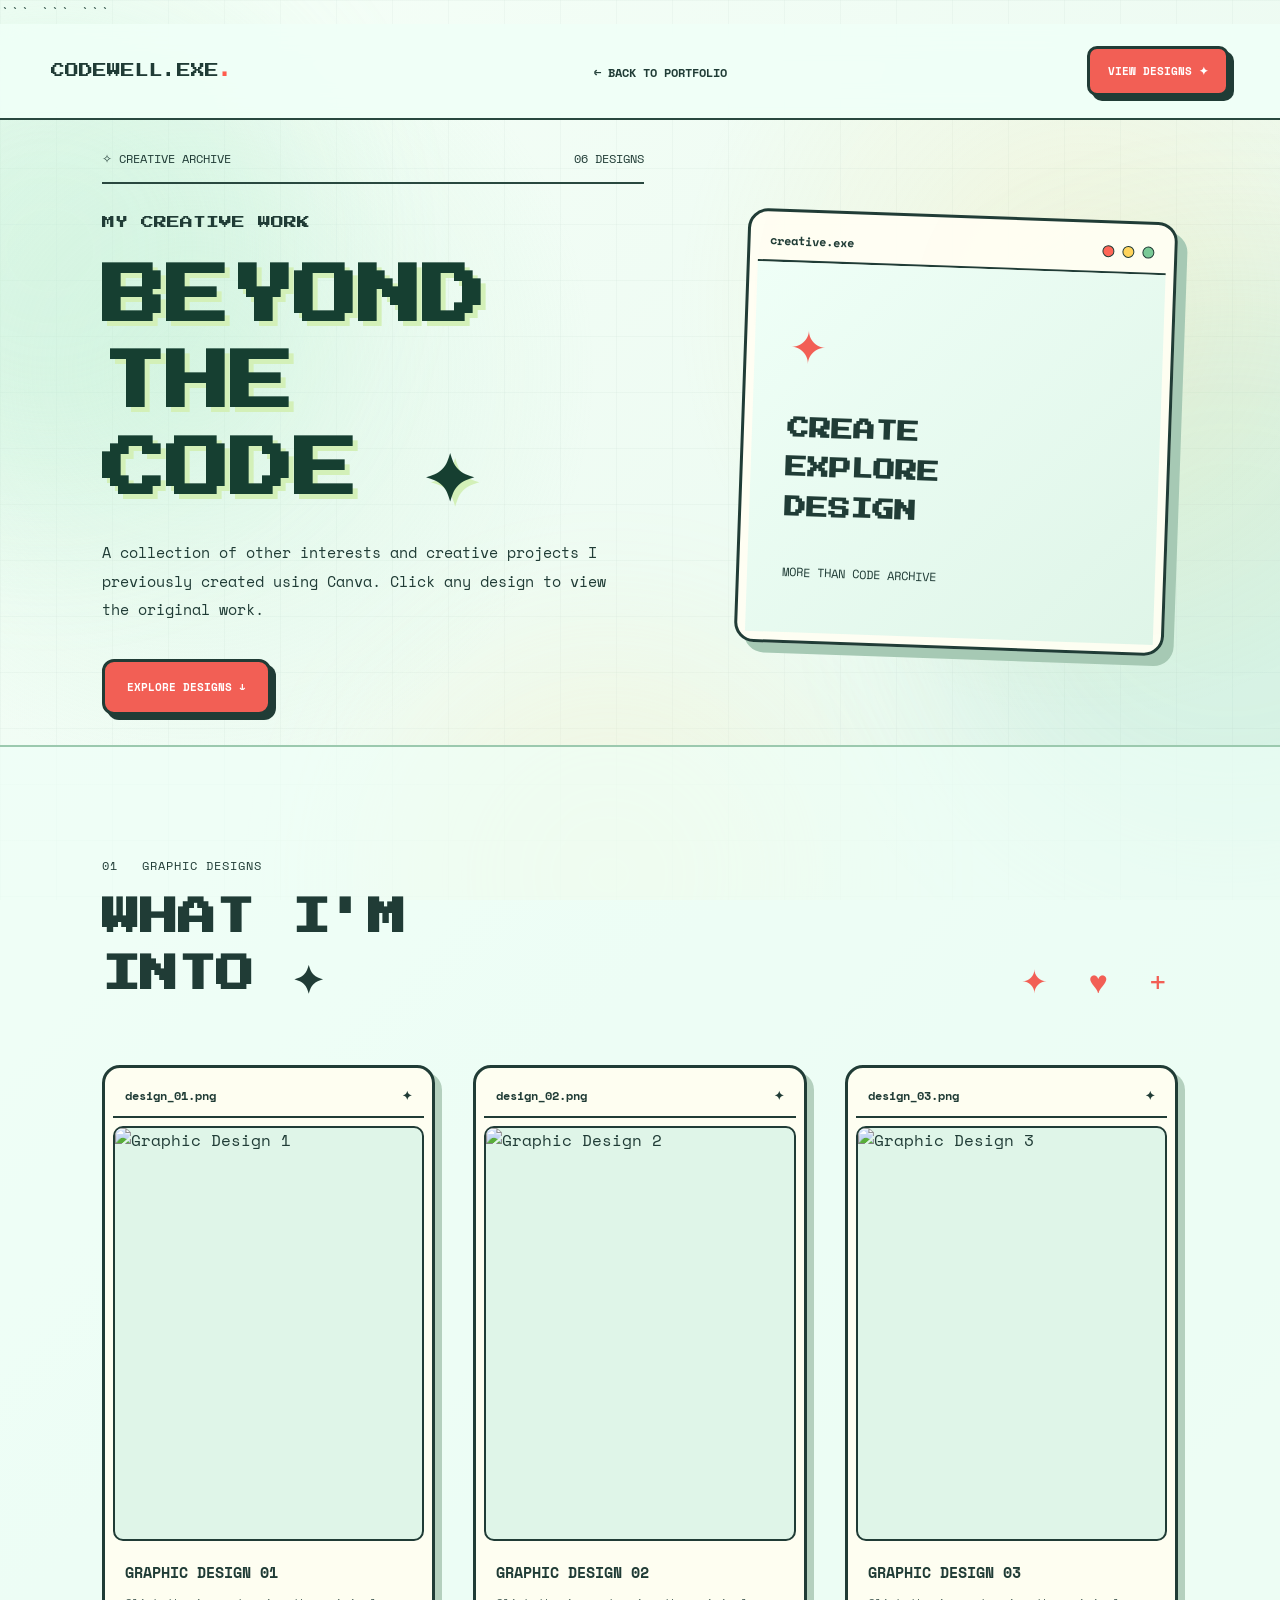
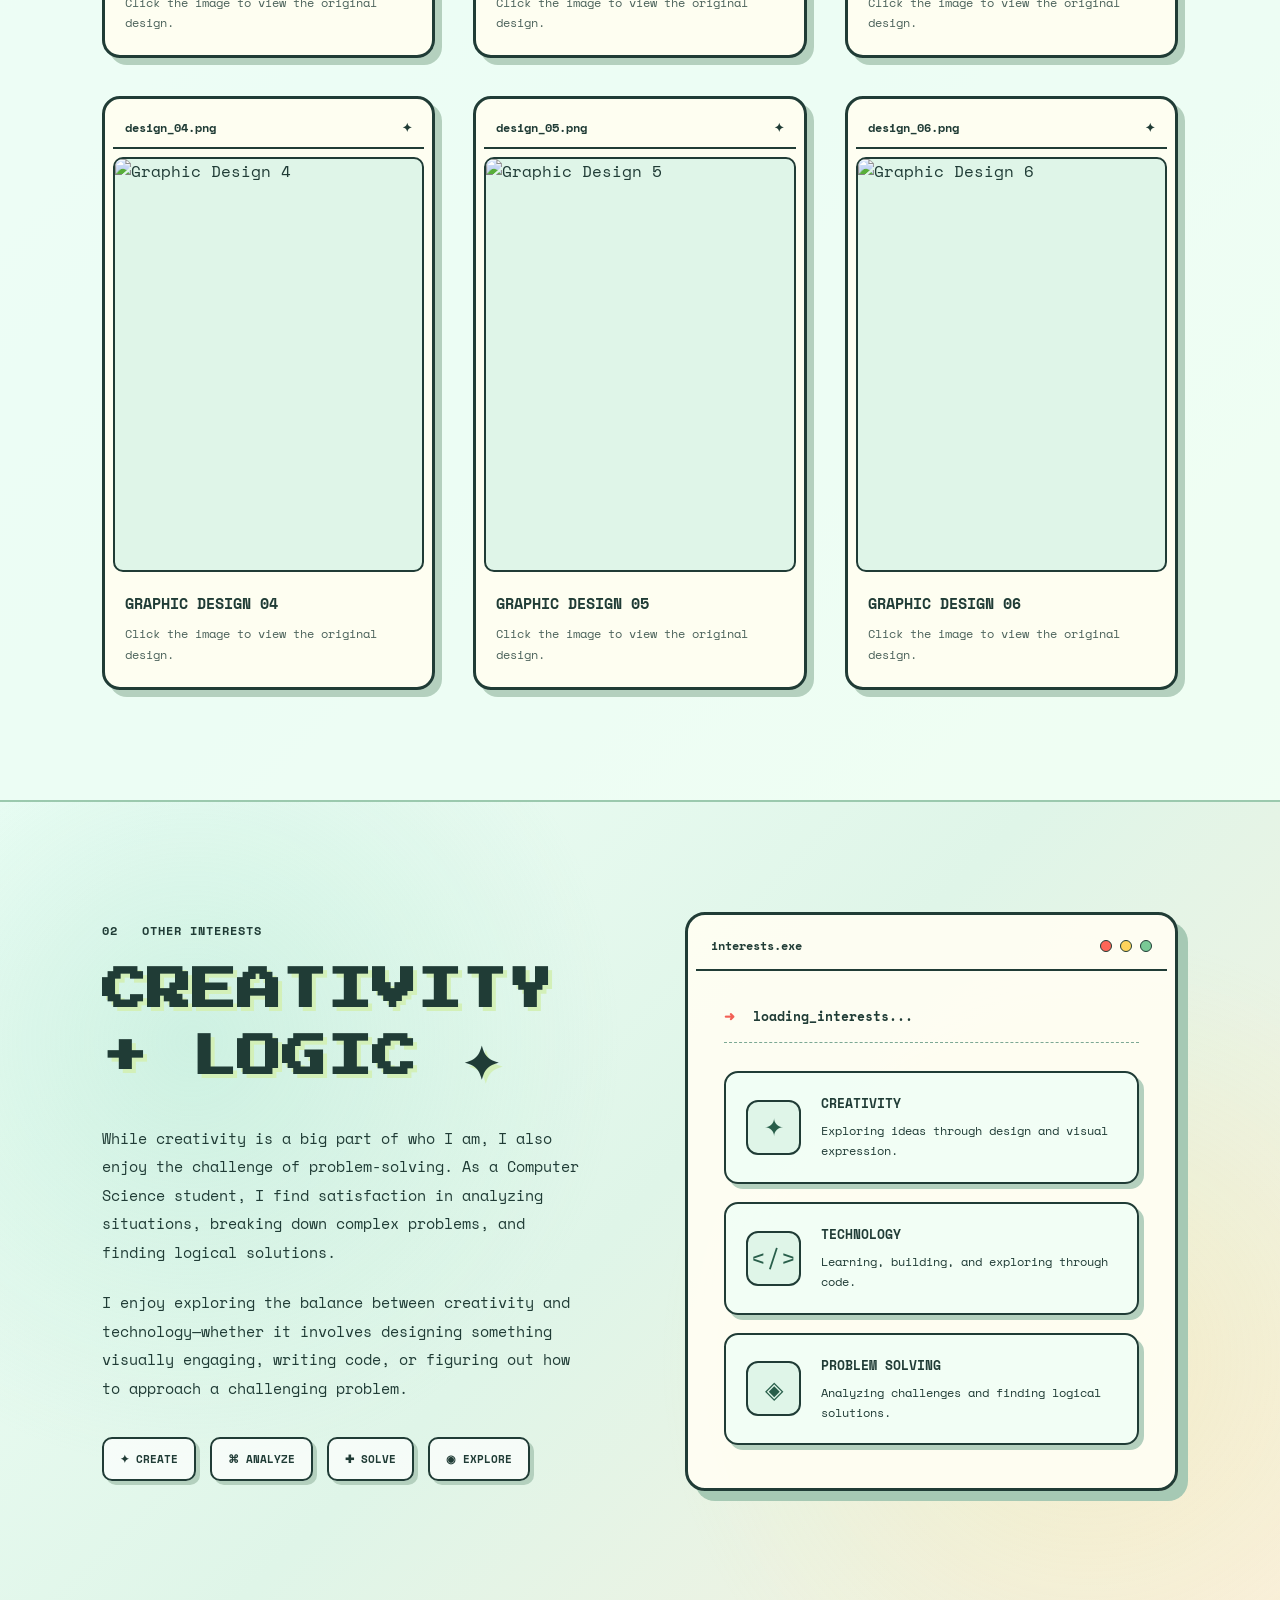
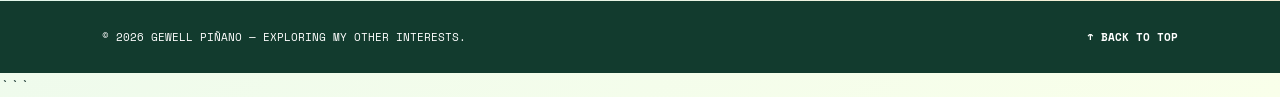
==== interests/interests.html @ 34a30245 "feat: add interests page HTML and CSS Add an extended interests website for exploring my web develop" ====
<!DOCTYPE html>

<html lang="en">

<head>

```
<meta charset="UTF-8">

<meta name="viewport"
      content="width=device-width, initial-scale=1.0">

<title>INTERESTS | CODEWELL.EXE</title>

<link rel="stylesheet" href="interests.css">
```

</head>

<body id="top">

```
<!-- BACKGROUND -->

<div class="site-background">

    <div class="bg-grid"></div>

    <div class="bg-glow glow-one"></div>
    <div class="bg-glow glow-two"></div>
    <div class="bg-glow glow-three"></div>

</div>


<!-- NAVBAR -->

<header class="navbar">

    <a href="index.html" class="logo">

        CODE<span>WELL.EXE</span><b>.</b>

    </a>


    <nav>

        <a href="index.html">← BACK TO PORTFOLIO</a>

    </nav>


    <a href="#designs" class="nav-button">

        VIEW DESIGNS ✦

    </a>

</header>


<main>


    <!-- HERO -->

    <section class="design-hero">

        <div class="hero-content">


            <p class="small-title">

                ✧ CREATIVE ARCHIVE

                <span>06 DESIGNS</span>

            </p>


            <p class="intro">

                MY CREATIVE WORK

            </p>


            <h1>

                BEYOND THE<br>
                CODE ✦

            </h1>


            <p class="hero-description">

                A collection of other interests and creative
                projects I previously created using Canva.
                Click any design to view the original work.

            </p>


            <a href="#designs"
               class="primary-button">

                EXPLORE DESIGNS ↓

            </a>


        </div>


        <!-- HERO DECORATION -->

        <div class="hero-decoration">

            <div class="design-window">

                <div class="window-header">

                    <span>creative.exe</span>


                    <div class="window-dots">

                        <i class="red"></i>
                        <i class="yellow"></i>
                        <i class="green"></i>

                    </div>

                </div>


                <div class="window-content">

                    <span>✦</span>

                    <h2>

                        CREATE<br>
                        EXPLORE<br>
                        DESIGN

                    </h2>

                    <p>

                        MORE THAN CODE ARCHIVE

                    </p>

                </div>

            </div>

        </div>


    </section>



    <!-- DESIGNS -->

    <section id="designs"
             class="designs-section">


        <div class="section-heading">


            <div>

                <p>

                    01 &nbsp; GRAPHIC DESIGNS

                </p>


                <h2>

                    WHAT I'M<br>
                    INTO ✦

                </h2>


            </div>


            <div class="heading-decoration">

                ✦ ♥ +

            </div>


        </div>



        <!-- DESIGN GRID -->

        <div class="design-grid">


            <!-- DESIGN 1 -->

            <article class="design-card">

                <div class="card-header">

                    <span>design_01.png</span>

                    <span>✦</span>

                </div>


                <a href="https://heyzine.com/flip-book/c78405c0eb.html"
                   target="_blank"
                   rel="noopener noreferrer"
                   class="design-image">

                    <img src="p1.png"
                         alt="Graphic Design 1">

                    <div class="design-overlay">

                        VIEW DESIGN →

                    </div>

                </a>


                <div class="design-info">

                    <h3>GRAPHIC DESIGN 01</h3>

                    <p>

                        Click the image to view
                        the original design.

                    </p>

                </div>

            </article>



            <!-- DESIGN 2 -->

            <article class="design-card">

                <div class="card-header">

                    <span>design_02.png</span>

                    <span>✦</span>

                </div>


                <a href="https://heyzine.com/flip-book/d5188e8d61.html"
                   target="_blank"
                   rel="noopener noreferrer"
                   class="design-image">

                    <img src="p2.png"
                         alt="Graphic Design 2">

                    <div class="design-overlay">

                        VIEW DESIGN →

                    </div>

                </a>


                <div class="design-info">

                    <h3>GRAPHIC DESIGN 02</h3>

                    <p>

                        Click the image to view
                        the original design.

                    </p>

                </div>

            </article>



            <!-- DESIGN 3 -->

            <article class="design-card">

                <div class="card-header">

                    <span>design_03.png</span>

                    <span>✦</span>

                </div>


                <a href="https://heyzine.com/flip-book/cc1143248d.html"
                   target="_blank"
                   rel="noopener noreferrer"
                   class="design-image">

                    <img src="p3.png"
                         alt="Graphic Design 3">

                    <div class="design-overlay">

                        VIEW DESIGN →

                    </div>

                </a>


                <div class="design-info">

                    <h3>GRAPHIC DESIGN 03</h3>

                    <p>

                        Click the image to view
                        the original design.

                    </p>

                </div>

            </article>



            <!-- DESIGN 4 -->

            <article class="design-card">

                <div class="card-header">

                    <span>design_04.png</span>

                    <span>✦</span>

                </div>


                <a href="https://heyzine.com/flip-book/e9b02ad7df.html"
                   target="_blank"
                   rel="noopener noreferrer"
                   class="design-image">

                    <img src="p4.png"
                         alt="Graphic Design 4">

                    <div class="design-overlay">

                        VIEW DESIGN →

                    </div>

                </a>


                <div class="design-info">

                    <h3>GRAPHIC DESIGN 04</h3>

                    <p>

                        Click the image to view
                        the original design.

                    </p>

                </div>

            </article>



            <!-- DESIGN 5 -->

            <article class="design-card">

                <div class="card-header">

                    <span>design_05.png</span>

                    <span>✦</span>

                </div>


                <a href="https://heyzine.com/flip-book/9c742211d9.html"
                   target="_blank"
                   rel="noopener noreferrer"
                   class="design-image">

                    <img src="p5.png"
                         alt="Graphic Design 5">

                    <div class="design-overlay">

                        VIEW DESIGN →

                    </div>

                </a>


                <div class="design-info">

                    <h3>GRAPHIC DESIGN 05</h3>

                    <p>

                        Click the image to view
                        the original design.

                    </p>

                </div>

            </article>



            <!-- DESIGN 6 -->

            <article class="design-card">

                <div class="card-header">

                    <span>design_06.png</span>

                    <span>✦</span>

                </div>


                <!-- REPLACE THE LINK BELOW WITH YOUR ACTUAL DESIGN LINK -->

                <a href="https://online.fliphtml5.com/codewell/DISPLAY-BOARD/"
                   target="_blank"
                   rel="noopener noreferrer"
                   class="design-image">

                    <img src="p6.png"
                         alt="Graphic Design 6">

                    <div class="design-overlay">

                        VIEW DESIGN →

                    </div>

                </a>


                <div class="design-info">

                    <h3>GRAPHIC DESIGN 06</h3>

                    <p>

                        Click the image to view
                        the original design.

                    </p>

                </div>

            </article>


        </div>


    </section>



    <!-- CREATIVITY + LOGIC -->

    <section class="logic-section">

        <div class="logic-text">

            <p class="section-label">

                02 &nbsp; OTHER INTERESTS

            </p>


            <h2>

                CREATIVITY<br>
                + LOGIC ✦

            </h2>


            <p class="logic-description">

                While creativity is a big part of who I am,
                I also enjoy the challenge of problem-solving.
                As a Computer Science student, I find satisfaction
                in analyzing situations, breaking down complex problems,
                and finding logical solutions.

            </p>


            <p class="logic-description">

                I enjoy exploring the balance between creativity
                and technology—whether it involves designing something
                visually engaging, writing code, or figuring out how
                to approach a challenging problem.

            </p>


            <div class="interest-tags">

                <span>✦ CREATE</span>

                <span>⌘ ANALYZE</span>

                <span>✚ SOLVE</span>

                <span>◉ EXPLORE</span>

            </div>

        </div>



        <!-- INTEREST WINDOW -->

        <div class="logic-window">


            <div class="logic-window-header">

                <span>interests.exe</span>


                <div class="window-dots">

                    <i class="red"></i>
                    <i class="yellow"></i>
                    <i class="green"></i>

                </div>

            </div>


            <div class="logic-window-content">


                <p class="terminal-command">

                    <span>➜</span>

                    loading_interests...

                </p>



                <!-- CREATIVITY -->

                <div class="interest-item">

                    <div class="interest-icon">

                        ✦

                    </div>


                    <div>

                        <h3>CREATIVITY</h3>

                        <p>

                            Exploring ideas through
                            design and visual expression.

                        </p>

                    </div>

                </div>



                <!-- TECHNOLOGY -->

                <div class="interest-item">

                    <div class="interest-icon">

                        &lt;/&gt;

                    </div>


                    <div>

                        <h3>TECHNOLOGY</h3>

                        <p>

                            Learning, building, and
                            exploring through code.

                        </p>

                    </div>

                </div>



                <!-- PROBLEM SOLVING -->

                <div class="interest-item">

                    <div class="interest-icon">

                        ◈

                    </div>


                    <div>

                        <h3>PROBLEM SOLVING</h3>

                        <p>

                            Analyzing challenges and
                            finding logical solutions.

                        </p>

                    </div>

                </div>


            </div>


        </div>


    </section>


</main>



<!-- FOOTER -->

<footer>

    <p>

        © 2026 GEWELL PIÑANO
        — EXPLORING MY OTHER INTERESTS.

    </p>


    <a href="#top">

        ↑ BACK TO TOP

    </a>

</footer>
```

</body>

</html>
---- interests/interests.css ----
/*
   IMPORT FONTS
 */

@import url('https://fonts.googleapis.com/css2?family=Press+Start+2P&family=Space+Mono:wght@400;700&display=swap');


/* 
   RESET
 */

* {
    margin: 0;
    padding: 0;
    box-sizing: border-box;
}


html {
    scroll-behavior: smooth;
}


body {
    font-family: "Space Mono", monospace;
    color: #203c36;

    background: linear-gradient(
        135deg,
        #f6fff8,
        #e7f8ee,
        #f9ffea
    );

    overflow-x: hidden;
}


img {
    width: 100%;
    display: block;
}


a {
    text-decoration: none;
    color: inherit;
}


/* 
   BACKGROUND
 */

.site-background {
    position: fixed;
    inset: 0;

    pointer-events: none;

    z-index: 0;

    overflow: hidden;
}


.navbar,
main,
footer {
    position: relative;
    z-index: 1;
}


.bg-grid {
    position: absolute;
    inset: 0;

    opacity: 0.4;

    background-image:
        linear-gradient(
            rgba(44, 92, 75, 0.08) 1px,
            transparent 1px
        ),
        linear-gradient(
            90deg,
            rgba(44, 92, 75, 0.08) 1px,
            transparent 1px
        );

    background-size: 56px 56px;
}


.bg-glow {
    position: absolute;

    border-radius: 50%;

    filter: blur(80px);

    opacity: 0.45;
}


.glow-one {
    width: 500px;
    height: 500px;

    top: 0;
    left: -200px;

    background: rgba(174, 234, 201, 0.7);
}


.glow-two {
    width: 600px;
    height: 600px;

    top: 30%;
    right: -250px;

    background: rgba(131, 210, 181, 0.4);
}


.glow-three {
    width: 450px;
    height: 450px;

    bottom: -200px;
    left: 30%;

    background: rgba(255, 234, 174, 0.45);
}


/* 
   NAVBAR
 */

.navbar {
    width: 100%;

    padding: 22px 4%;

    display: flex;
    align-items: center;
    justify-content: space-between;

    border-bottom: 2px solid #29483f;

    background: rgba(239, 255, 247, 0.88);

    backdrop-filter: blur(15px);

    position: sticky;
    top: 0;

    z-index: 100;
}


.logo {
    font-family: "Press Start 2P", monospace;
    font-size: 14px;
}


.logo b {
    color: #ff5c4d;
}


.navbar nav a {
    font-size: 12px;
    font-weight: bold;

    transition: 0.2s;
}


.navbar nav a:hover {
    color: #f25f55;
}


.nav-button {
    padding: 14px 18px;

    font-size: 11px;
    font-weight: bold;

    color: white;

    background: #f25f55;

    border: 3px solid #203c36;
    border-radius: 10px;

    box-shadow: 5px 5px 0 #203c36;

    transition: 0.2s;
}


.nav-button:hover {
    transform: translate(3px, 3px);

    box-shadow: 2px 2px 0 #203c36;
}


/* 
   HERO
 */

.design-hero {
    min-height: 500px;

    padding: 30px 8%;

    display: grid;

    grid-template-columns: 1.1fr 0.9fr;

    gap: 90px;

    align-items: center;

    background:
        radial-gradient(
            circle at 15% 40%,
            rgba(191, 239, 210, 0.35),
            transparent 35%
        ),
        radial-gradient(
            circle at 85% 30%,
            rgba(255, 220, 130, 0.2),
            transparent 35%
        );
}


.small-title {
    padding-bottom: 15px;

    border-bottom: 2px solid #29483f;

    font-size: 12px;
}


.small-title span {
    float: right;
}


.intro {
    margin-top: 32px;

    font-family: "Press Start 2P", monospace;

    font-size: 13px;
}


.hero-content h1 {
    margin: 25px 0;

    font-family: "Press Start 2P", monospace;

    font-size: clamp(38px, 5vw, 70px);

    line-height: 1.35;

    color: #163f31;

    text-shadow: 5px 5px 0 #d3f0b8;
}


.hero-description {
    max-width: 520px;

    margin-bottom: 35px;

    font-size: 15px;

    line-height: 1.9;
}


.primary-button {
    display: inline-block;

    padding: 17px 22px;

    font-size: 11px;
    font-weight: bold;

    color: white;

    background: #f25f55;

    border: 3px solid #203c36;
    border-radius: 12px;

    box-shadow: 5px 5px 0 #203c36;

    transition: 0.2s;
}


.primary-button:hover {
    transform: translate(3px, 3px);

    box-shadow: 2px 2px 0 #203c36;
}


/*
   HERO WINDOW
 */

.hero-decoration {
    display: flex;

    justify-content: center;
}


.design-window {
    width: min(100%, 430px);

    padding: 8px;

    background: rgba(255, 254, 243, 0.95);

    border: 3px solid #203c36;
    border-radius: 20px;

    box-shadow: 10px 10px 0 #a6c9b4;

    overflow: hidden;

    transform: rotate(2deg);
}


.window-header,
.card-header {
    min-height: 42px;

    padding: 0 12px;

    display: flex;
    align-items: center;
    justify-content: space-between;

    border-bottom: 2px solid #203c36;

    font-size: 12px;
    font-weight: bold;
}


.window-dots {
    display: flex;

    gap: 8px;
}


.window-dots i {
    width: 12px;
    height: 12px;

    border: 1px solid #203c36;

    border-radius: 50%;
}


.red {
    background: #ff6657;
}


.yellow {
    background: #ffd45c;
}


.green {
    background: #79c996;
}


.window-content {
    min-height: 370px;

    padding: 45px 35px;

    display: flex;
    flex-direction: column;

    justify-content: center;

    background:

        linear-gradient(
            135deg,
            #effff7,
            #dff5e8
        );
}


.window-content span {
    margin-bottom: 30px;

    font-size: 45px;

    color: #f25f55;
}


.window-content h2 {
    font-family: "Press Start 2P", monospace;

    font-size: 22px;

    line-height: 1.8;
}


.window-content p {
    margin-top: 35px;

    font-size: 12px;

    line-height: 1.6;
}


/* 
   DESIGN SECTION
 */

.designs-section {
    padding: 110px 8%;

    background: rgba(239, 255, 247, 0.65);

    border-top: 2px solid #9bc9ae;
}


.section-heading {
    margin-bottom: 60px;

    display: flex;

    align-items: end;
    justify-content: space-between;
}


.section-heading p {
    margin-bottom: 16px;

    font-size: 12px;

    letter-spacing: 1px;
}


.section-heading h2 {
    font-family: "Press Start 2P", monospace;

    font-size: clamp(25px, 3vw, 45px);

    line-height: 1.5;

    color: #203c36;
}


.heading-decoration {
    font-size: 32px;

    color: #f25f55;

    letter-spacing: 10px;
}


/*
   DESIGN GRID
 */

.design-grid {

    display: grid;

    grid-template-columns: repeat(3, 1fr);

    gap: 38px;

    align-items: start;

}


/* 
   DESIGN CARD
 */

.design-card {

    padding: 8px;

    background: rgba(255, 254, 242, 0.94);

    border: 3px solid #203c36;

    border-radius: 18px;

    box-shadow: 7px 7px 0 #b4d0be;

    overflow: hidden;

    transition: 0.25s ease;

}


.design-card:hover {

    transform: translateY(-8px);

    box-shadow: 12px 14px 0 #8eb8a2;

}


.card-header {

    margin-bottom: 8px;

}


/* 
   IMAGE — EXACT 3:4 RATIO
 */

.design-image {

    position: relative;

    display: block;

    width: 100%;

    aspect-ratio: 3 / 4;

    overflow: hidden;

    border: 2px solid #203c36;

    border-radius: 10px;

    background: #dff5e8;

}


.design-image img {

    width: 100%;

    height: 100%;

    object-fit: cover;

    transition: transform 0.35s ease;

}


.design-card:hover .design-image img {

    transform: scale(1.05);

}


/* 
   IMAGE OVERLAY
 */

.design-overlay {

    position: absolute;

    inset: 0;

    display: flex;

    align-items: center;
    justify-content: center;

    background: rgba(32, 60, 54, 0.82);

    color: white;

    font-size: 13px;

    font-weight: bold;

    opacity: 0;

    transition: 0.25s ease;

}


.design-image:hover .design-overlay {

    opacity: 1;

}


/* 
   DESIGN INFO
 */

.design-info {

    padding: 20px 12px 14px;

}


.design-info h3 {

    margin-bottom: 10px;

    font-size: 15px;

}


.design-info p {

    font-size: 12px;

    line-height: 1.7;

    opacity: 0.8;

}


/* 
   FOOTER
 */

footer {

    padding: 28px 8%;

    display: flex;

    align-items: center;
    justify-content: space-between;

    background: #123b2e;

    color: white;

    font-size: 11px;

}


footer a {

    font-weight: bold;

    transition: 0.2s;

}


footer a:hover {

    color: #b9f0ce;

}

/* 
   CREATIVITY + LOGIC
*/

.logic-section {

    min-height: 650px;

    padding: 110px 8%;

    display: grid;

    grid-template-columns: 1fr 1fr;

    gap: 90px;

    align-items: center;

    background:
        radial-gradient(
            circle at 15% 30%,
            rgba(157, 223, 198, 0.35),
            transparent 35%
        ),
        radial-gradient(
            circle at 85% 70%,
            rgba(255, 220, 130, 0.25),
            transparent 35%
        ),
        linear-gradient(
            135deg,
            #effff7,
            #dff5e8,
            #f8f1df
        );

    border-top: 2px solid #9bc9ae;

}


/* 
   TEXT
*/

.section-label {

    margin-bottom: 18px;

    font-size: 12px;

    letter-spacing: 1px;

    font-weight: bold;

}


.logic-text h2 {

    margin-bottom: 32px;

    font-family: "Press Start 2P", monospace;

    font-size: clamp(26px, 3.5vw, 48px);

    line-height: 1.5;

    color: #203c36;

    text-shadow: 4px 4px 0 #d3f0b8;

}


.logic-description {

    max-width: 600px;

    margin-bottom: 22px;

    font-size: 15px;

    line-height: 1.9;

}


/* 
   INTEREST TAGS
 */

.interest-tags {

    margin-top: 35px;

    display: flex;

    flex-wrap: wrap;

    gap: 14px;

}


.interest-tags span {

    padding: 12px 16px;

    border: 2px solid #203c36;

    border-radius: 10px;

    background: rgba(255, 255, 255, 0.7);

    box-shadow: 4px 4px 0 #b4d0be;

    font-size: 11px;

    font-weight: bold;

    transition: 0.25s;

}


.interest-tags span:hover {

    transform: translate(2px, 2px);

    background: #f25f55;

    color: white;

    box-shadow: 2px 2px 0 #203c36;

}


/* 
   INTEREST WINDOW
 */

.logic-window {

    width: 100%;

    max-width: 550px;

    justify-self: center;

    padding: 8px;

    background: rgba(255, 254, 243, 0.95);

    border: 3px solid #203c36;

    border-radius: 20px;

    box-shadow: 10px 10px 0 #a6c9b4;

    overflow: hidden;

}


.logic-window-header {

    min-height: 48px;

    padding: 0 15px;

    display: flex;

    align-items: center;

    justify-content: space-between;

    border-bottom: 2px solid #203c36;

    font-size: 12px;

    font-weight: bold;

}


.logic-window-content {

    padding: 35px 28px;

}


/* 
   TERMINAL COMMAND
 */

.terminal-command {

    margin-bottom: 28px;

    padding-bottom: 16px;

    border-bottom: 1px dashed #7ca894;

    font-size: 13px;

    font-weight: bold;

}


.terminal-command span {

    margin-right: 10px;

    color: #f25f55;

}


/* 
   INTEREST ITEMS
*/

.interest-item {

    margin-bottom: 18px;

    padding: 20px;

    display: flex;

    align-items: center;

    gap: 20px;

    border: 2px solid #203c36;

    border-radius: 14px;

    background: rgba(239, 255, 247, 0.8);

    box-shadow: 5px 5px 0 #b4d0be;

    transition: 0.25s;

}


.interest-item:last-child {

    margin-bottom: 0;

}


.interest-item:hover {

    transform: translateY(-5px);

    background: #f25f55;

    color: white;

    box-shadow: 8px 8px 0 #203c36;

}


.interest-icon {

    width: 55px;

    height: 55px;

    flex-shrink: 0;

    display: flex;

    align-items: center;

    justify-content: center;

    border: 2px solid #203c36;

    border-radius: 12px;

    background: #dff5e8;

    font-size: 24px;

    color: #285e4a;

}


.interest-item:hover .interest-icon {

    background: white;

    color: #f25f55;

}


.interest-item h3 {

    margin-bottom: 8px;

    font-size: 13px;

}


.interest-item p {

    font-size: 12px;

    line-height: 1.7;

}


/* 
   RESPONSIVE
 */

@media (max-width: 1000px) {

    .logic-section {

        grid-template-columns: 1fr;

        gap: 60px;

    }


    .logic-window {

        max-width: 650px;

    }

}


@media (max-width: 700px) {

    .logic-section {

        padding: 80px 6%;

        gap: 50px;

    }


    .logic-text h2 {

        font-size: 28px;

    }


    .logic-description {

        font-size: 14px;

    }


    .logic-window-content {

        padding: 25px 18px;

    }

}


@media (max-width: 450px) {

    .logic-text h2 {

        font-size: 23px;

    }


    .interest-tags {

        display: grid;

        grid-template-columns: 1fr 1fr;

    }


    .interest-tags span {

        padding: 12px 8px;

        text-align: center;

        font-size: 9px;

    }


    .interest-item {

        padding: 15px;

        gap: 14px;

    }


    .interest-icon {

        width: 45px;

        height: 45px;

        font-size: 20px;

    }


    .interest-item h3 {

        font-size: 11px;

    }


    .interest-item p {

        font-size: 10px;

    }

}

/* 
   TABLET
*/

@media (max-width: 1000px) {


    .design-hero {

        grid-template-columns: 1fr;

        gap: 60px;

        text-align: center;

    }


    .hero-description {

        margin-left: auto;
        margin-right: auto;

    }


    .design-grid {

        grid-template-columns: repeat(2, 1fr);

        gap: 30px;

    }


}


/* 
   MOBILE
*/

@media (max-width: 700px) {


    .navbar {

        flex-wrap: wrap;

        gap: 18px;

    }


    .navbar nav {

        order: 3;

        width: 100%;

        text-align: center;

    }


    .design-hero {

        padding: 75px 6%;

    }


    .designs-section {

        padding: 80px 6%;

    }


    .small-title span {

        display: block;

        float: none;

        margin-top: 10px;

    }


    .hero-content h1 {

        font-size: 35px;

    }


    .section-heading {

        display: block;

        margin-bottom: 45px;

    }


    .heading-decoration {

        margin-top: 25px;

    }


    .design-grid {

        grid-template-columns: 1fr;

        gap: 32px;

    }


    footer {

        flex-direction: column;

        gap: 15px;

        text-align: center;

    }


}


/* 
   SMALL MOBILE
*/

@media (max-width: 450px) {


    .logo {

        font-size: 11px;

    }


    .nav-button {

        padding: 11px 12px;

        font-size: 9px;

    }


    .intro {

        font-size: 10px;

    }


    .hero-content h1 {

        font-size: 28px;

    }


    .hero-description {

        font-size: 13px;

    }


    .section-heading h2 {

        font-size: 23px;

    }


    .window-content h2 {

        font-size: 16px;

    }


}
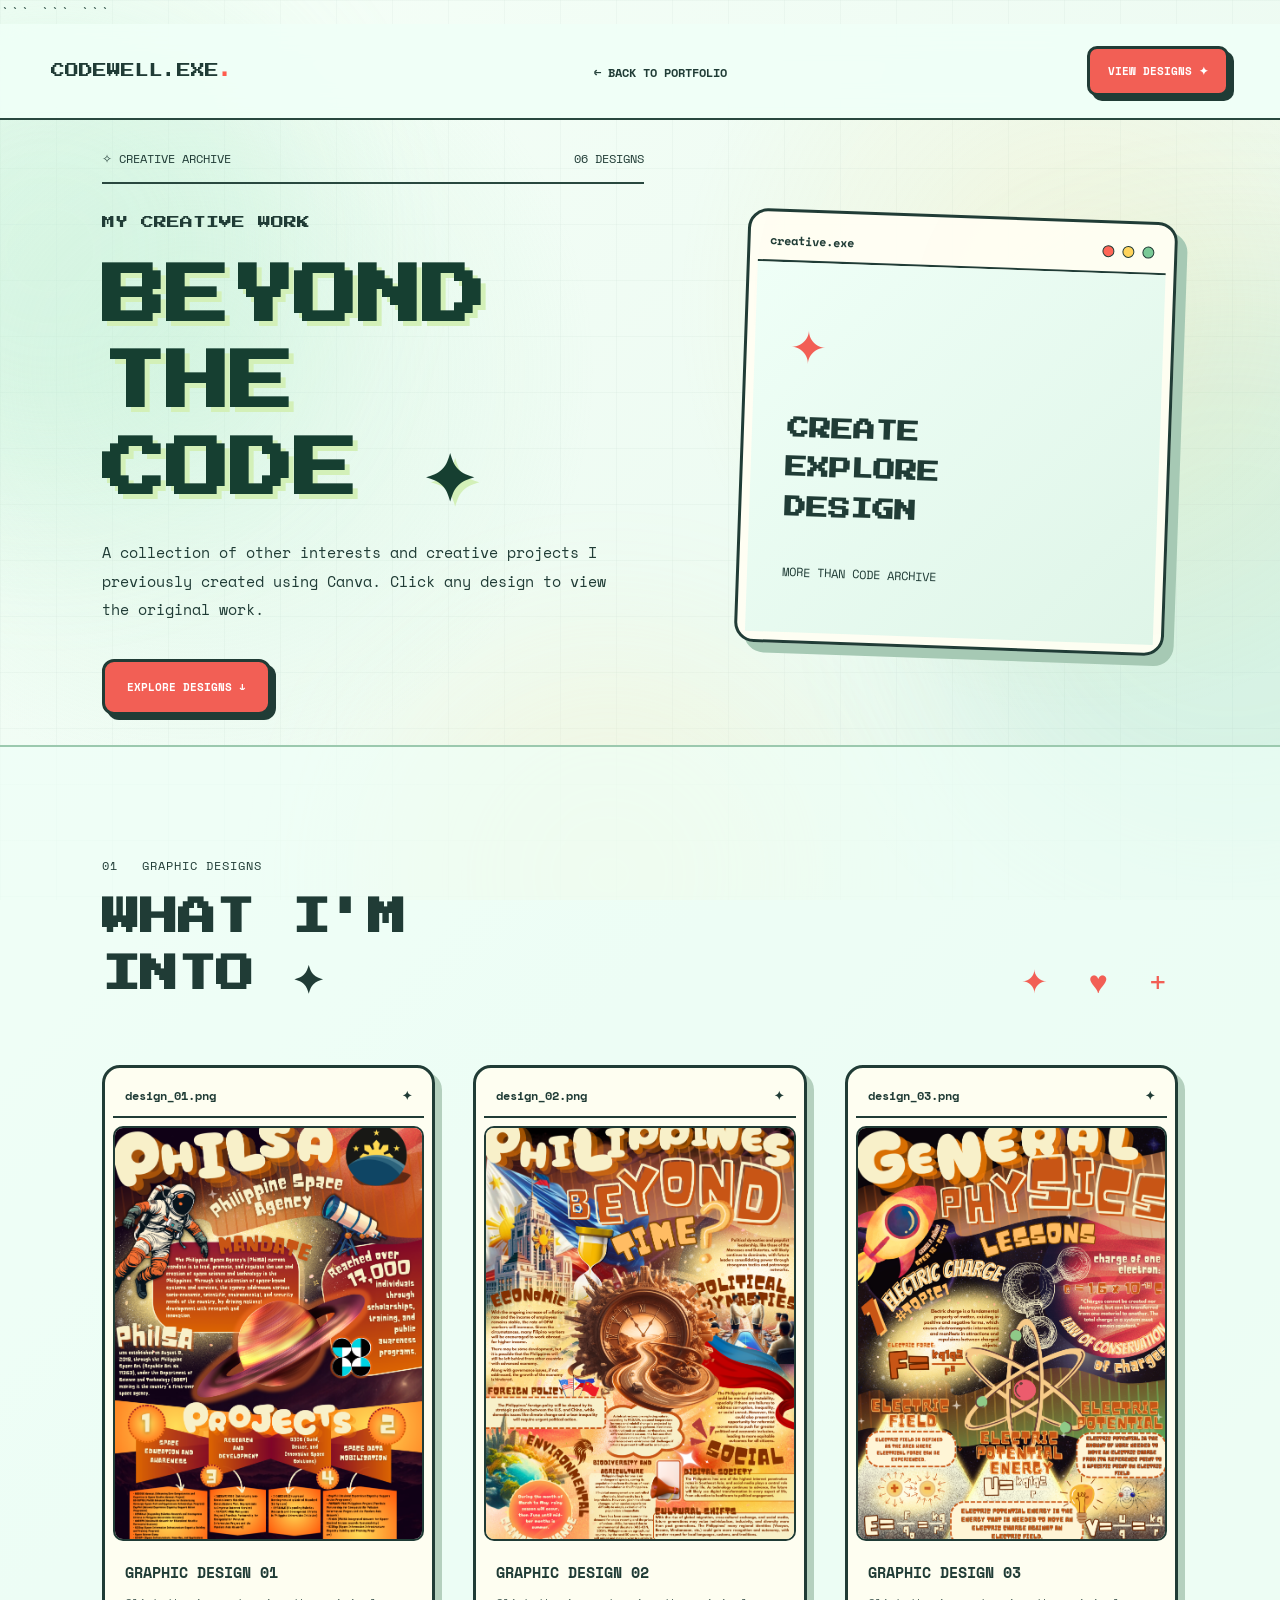
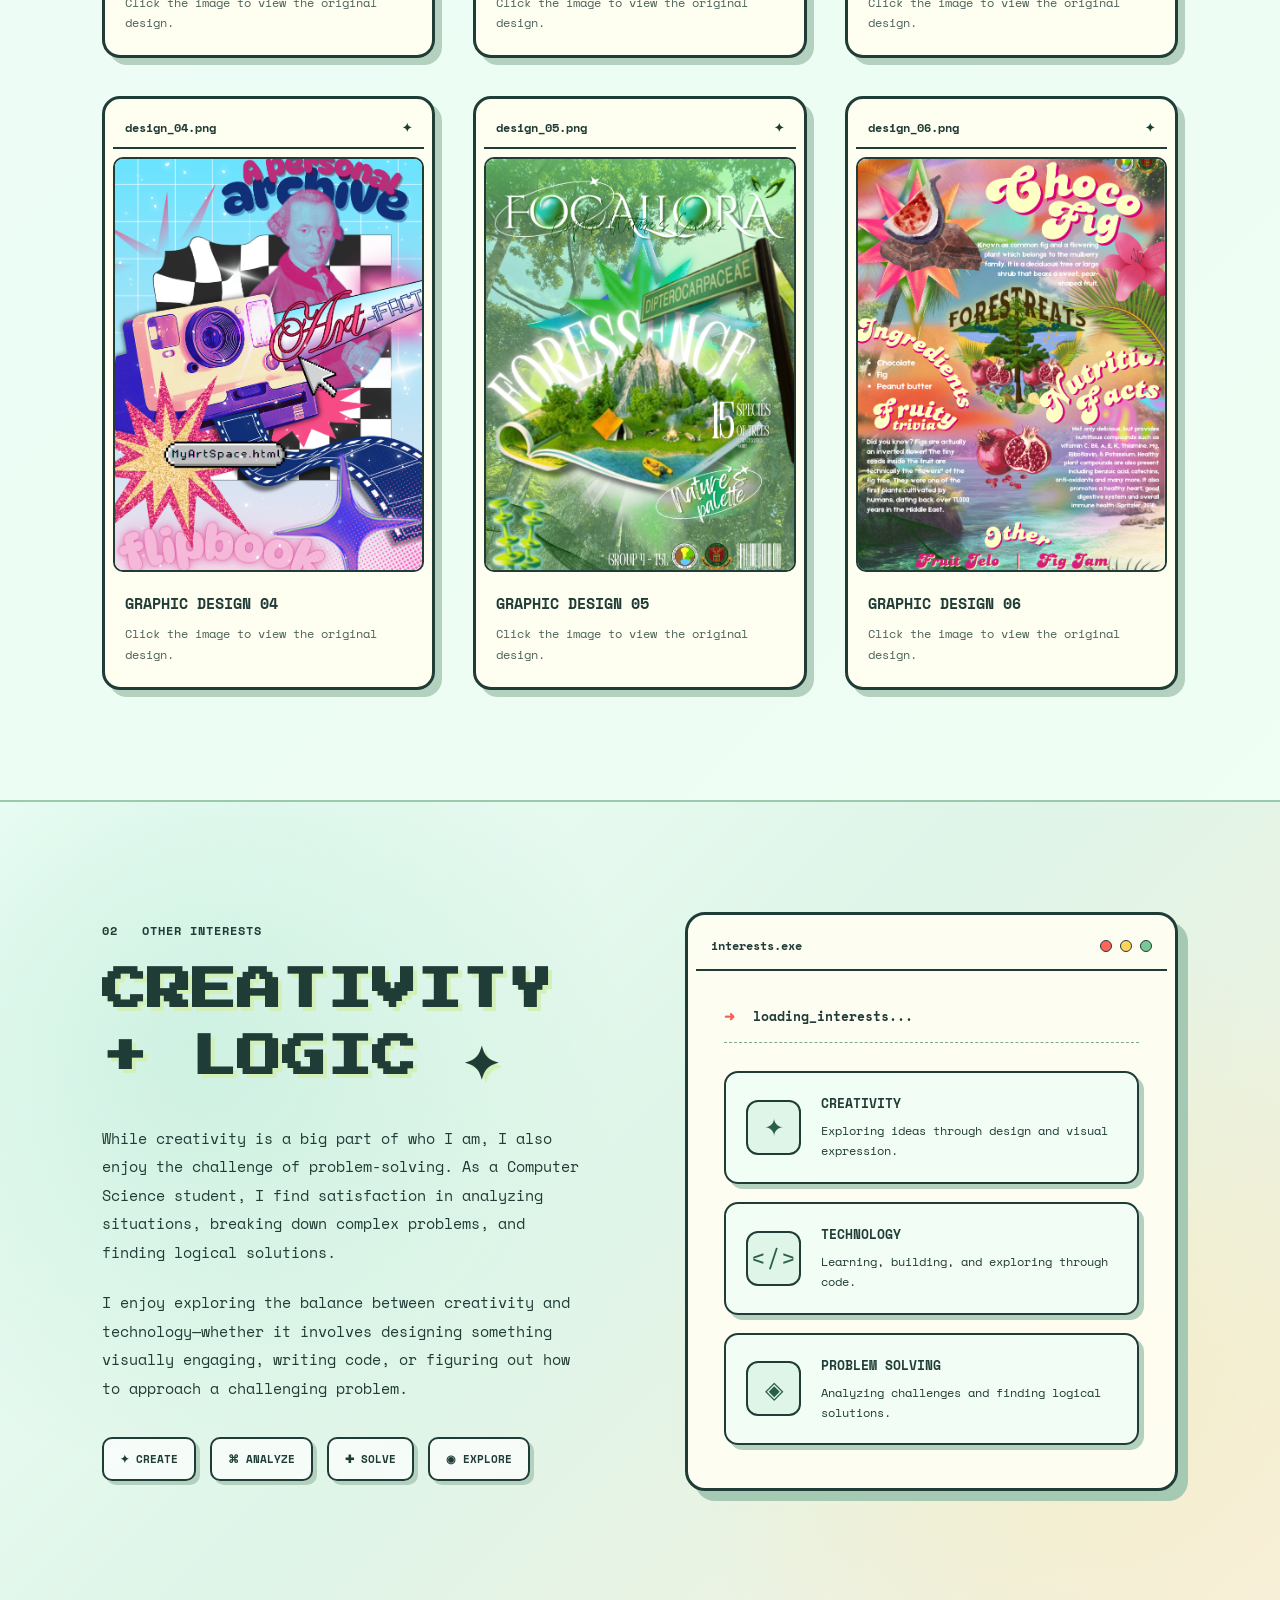
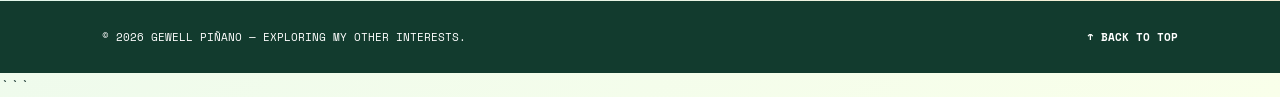
==== commit a47858bb: "fix: update navigation links using relative paths" ====
--- a/interests/interests.html
+++ b/interests/interests.html
@@ -228,7 +228,7 @@
                    rel="noopener noreferrer"
                    class="design-image">
 
-                    <img src="p1.png"
+                    <img src="photos/p1.png"
                          alt="Graphic Design 1">
 
                     <div class="design-overlay">
@@ -275,7 +275,7 @@
                    rel="noopener noreferrer"
                    class="design-image">
 
-                    <img src="p2.png"
+                    <img src="photos/p2.png"
                          alt="Graphic Design 2">
 
                     <div class="design-overlay">
@@ -322,7 +322,7 @@
                    rel="noopener noreferrer"
                    class="design-image">
 
-                    <img src="p3.png"
+                    <img src="photos/p3.png"
                          alt="Graphic Design 3">
 
                     <div class="design-overlay">
@@ -369,7 +369,7 @@
                    rel="noopener noreferrer"
                    class="design-image">
 
-                    <img src="p4.png"
+                    <img src="photos/p4.png"
                          alt="Graphic Design 4">
 
                     <div class="design-overlay">
@@ -416,7 +416,7 @@
                    rel="noopener noreferrer"
                    class="design-image">
 
-                    <img src="p5.png"
+                    <img src="photos/p5.png"
                          alt="Graphic Design 5">
 
                     <div class="design-overlay">
@@ -465,7 +465,7 @@
                    rel="noopener noreferrer"
                    class="design-image">
 
-                    <img src="p6.png"
+                    <img src="photos/p6.png"
                          alt="Graphic Design 6">
 
                     <div class="design-overlay">
